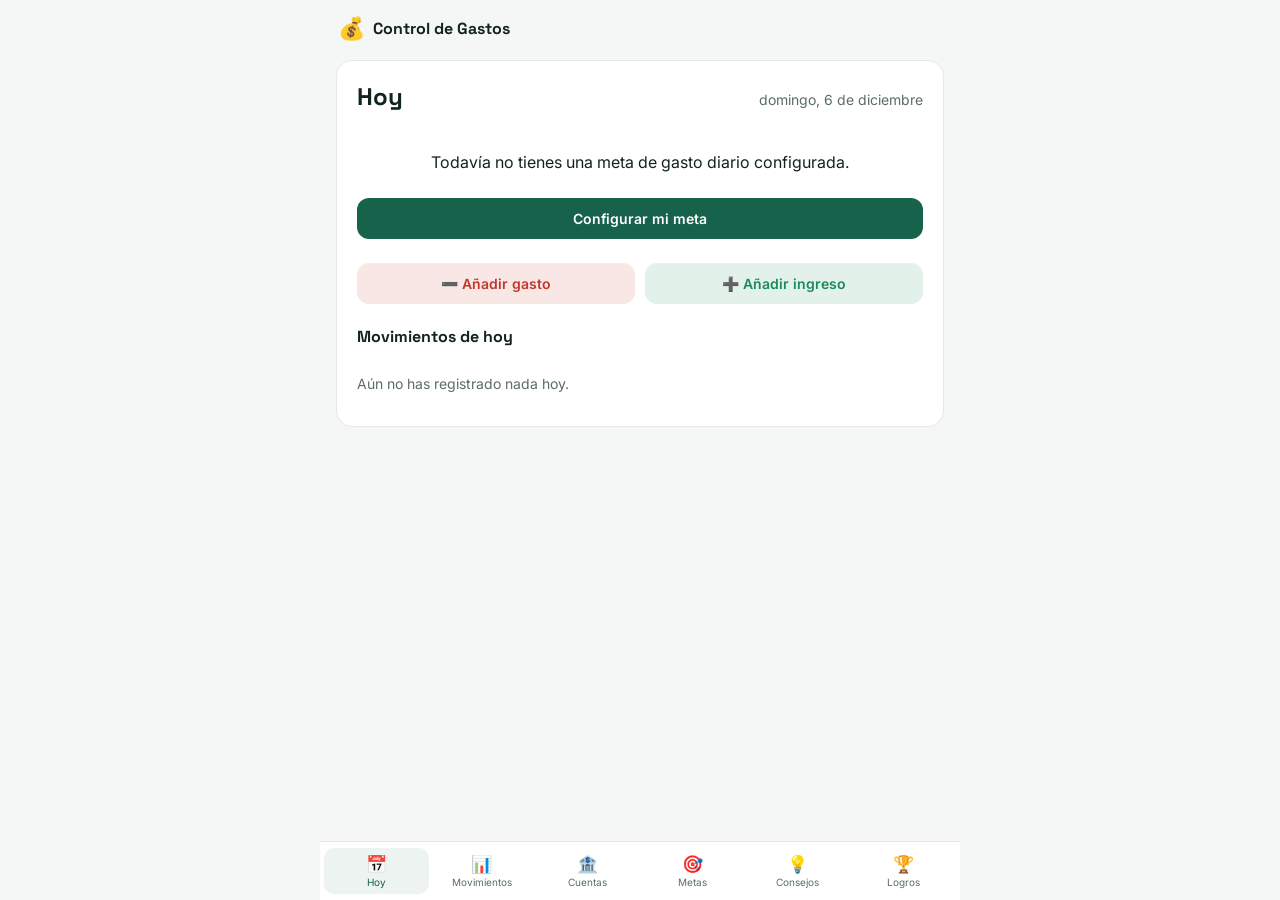
==== control-gastos/index.html @ bf772d0f "Añade la app Control de Gastos (PWA) en control-gastos/ MVP de control de gastos personales que no t" ====
<!DOCTYPE html>
<html lang="es">
<head>
<meta charset="UTF-8">
<meta name="viewport" content="width=device-width, initial-scale=1, viewport-fit=cover">
<title>Control de Gastos</title>
<meta name="description" content="Controla tus ingresos y gastos, ponte una meta diaria y recibe un reconocimiento compartible cada día que la cumplas.">
<meta name="theme-color" content="#0E3B2E">
<meta name="mobile-web-app-capable" content="yes">
<meta name="apple-mobile-web-app-capable" content="yes">
<meta name="apple-mobile-web-app-status-bar-style" content="black-translucent">
<meta name="apple-mobile-web-app-title" content="Gastos">
<link rel="manifest" href="manifest.webmanifest">
<link rel="icon" href="icons/icon.svg" type="image/svg+xml">
<link rel="apple-touch-icon" href="icons/icon.svg">
<link rel="preconnect" href="https://fonts.googleapis.com">
<link rel="preconnect" href="https://fonts.gstatic.com" crossorigin>
<link rel="stylesheet" href="https://fonts.googleapis.com/css2?family=Space+Grotesk:wght@600;700&family=Inter:wght@400;500;600;700&display=swap">
<link rel="stylesheet" href="css/styles.css">
</head>
<body>
  <div id="app-root">
    <header class="topbar">
      <div class="brand">
        <span class="brand-mark" aria-hidden="true">💰</span>
        <span class="brand-name">Control de Gastos</span>
      </div>
      <div id="status-pill" class="status-pill" hidden></div>
    </header>

    <main id="view" class="view" aria-live="polite"></main>

    <nav class="tabbar" id="tabbar">
      <button class="tab-btn" data-tab="hoy" aria-current="page">
        <span class="tab-icon" aria-hidden="true">📅</span><span>Hoy</span>
      </button>
      <button class="tab-btn" data-tab="movimientos">
        <span class="tab-icon" aria-hidden="true">📊</span><span>Movimientos</span>
      </button>
      <button class="tab-btn" data-tab="cuentas">
        <span class="tab-icon" aria-hidden="true">🏦</span><span>Cuentas</span>
      </button>
      <button class="tab-btn" data-tab="metas">
        <span class="tab-icon" aria-hidden="true">🎯</span><span>Metas</span>
      </button>
      <button class="tab-btn" data-tab="consejos">
        <span class="tab-icon" aria-hidden="true">💡</span><span>Consejos</span>
      </button>
      <button class="tab-btn" data-tab="logros">
        <span class="tab-icon" aria-hidden="true">🏆</span><span>Logros</span>
      </button>
    </nav>

    <div id="modal-slot"></div>
    <div id="toast-slot"></div>
    <div id="confetti-slot"></div>
  </div>

  <script src="js/data.js"></script>
  <script src="js/state.js"></script>
  <script src="js/audio.js"></script>
  <script src="js/share.js"></script>
  <script src="js/ui.js"></script>
  <script src="js/app.js"></script>
</body>
</html>
---- control-gastos/css/styles.css ----
:root {
  --bg: #F4F7F5;
  --card: #FFFFFF;
  --text: #12241D;
  --text-soft: #5B6D65;
  --accent: #17624B;
  --accent-dark: #0E3B2E;
  --gold: #C98B12;
  --income: #1B8A5A;
  --expense: #C0392B;
  --danger: #C0392B;
  --border: #E3E9E5;
  --radius: 16px;
  color-scheme: light;
}

@media (prefers-color-scheme: dark) {
  :root {
    --bg: #0F1713;
    --card: #17211C;
    --text: #EAF2EC;
    --text-soft: #9AB0A3;
    --accent: #3FA983;
    --accent-dark: #17624B;
    --gold: #F2C94C;
    --income: #4FD397;
    --expense: #FF7A6E;
    --border: #263229;
    color-scheme: dark;
  }
}

* { box-sizing: border-box; }

body {
  margin: 0;
  background: var(--bg);
  color: var(--text);
  font-family: "Inter", system-ui, -apple-system, sans-serif;
  -webkit-tap-highlight-color: transparent;
}

h1, h2, h3 {
  font-family: "Space Grotesk", system-ui, sans-serif;
  margin: 0;
}

#app-root {
  min-height: 100vh;
  display: flex;
  flex-direction: column;
  max-width: 640px;
  margin: 0 auto;
}

.topbar {
  display: flex;
  align-items: center;
  justify-content: space-between;
  padding: 14px 18px;
  position: sticky;
  top: 0;
  background: var(--bg);
  z-index: 5;
}
.brand { display: flex; align-items: center; gap: 8px; font-weight: 700; font-family: "Space Grotesk", sans-serif; }
.brand-mark { font-size: 22px; }

.status-pill {
  font-size: 12px;
  font-weight: 600;
  padding: 6px 12px;
  border-radius: 999px;
  background: var(--border);
}
.status-pill--ok { background: rgba(27, 138, 90, 0.15); color: var(--income); }
.status-pill--over { background: rgba(192, 57, 43, 0.15); color: var(--expense); }

.view {
  flex: 1;
  padding: 4px 16px 100px;
}

.card {
  background: var(--card);
  border: 1px solid var(--border);
  border-radius: var(--radius);
  padding: 20px;
  display: flex;
  flex-direction: column;
  gap: 14px;
}

.card-head {
  display: flex;
  justify-content: space-between;
  align-items: baseline;
  flex-wrap: wrap;
  gap: 6px;
}

.muted { color: var(--text-soft); font-size: 14px; }
.muted-small { color: var(--text-soft); font-size: 12.5px; }

.section-title {
  font-size: 16px;
  margin-top: 8px;
}

/* Hoy */
.goal-block { display: flex; flex-direction: column; gap: 8px; }
.goal-row { display: flex; justify-content: space-between; font-size: 14px; }
.progress-track {
  height: 14px;
  border-radius: 999px;
  background: var(--border);
  overflow: hidden;
}
.progress-fill {
  height: 100%;
  background: var(--accent);
  transition: width 0.3s ease;
}
.progress-fill--over { background: var(--danger); }
.alert-text { color: var(--danger); font-weight: 600; font-size: 13px; margin: 0; }

.empty-hint { text-align: center; display: flex; flex-direction: column; gap: 10px; padding: 10px 0; }

.quick-actions { display: flex; gap: 10px; }
.quick-actions .btn { flex: 1; }

.day-closed-banner {
  padding: 12px 14px;
  border-radius: 12px;
  font-size: 14px;
  font-weight: 600;
}
.day-closed-banner.is-good { background: rgba(27, 138, 90, 0.15); color: var(--income); }
.day-closed-banner.is-bad { background: rgba(192, 57, 43, 0.12); color: var(--expense); }

.tx-list { list-style: none; margin: 0; padding: 0; display: flex; flex-direction: column; gap: 8px; }
.tx-item {
  display: grid;
  grid-template-columns: 1fr 1.4fr auto auto;
  align-items: center;
  gap: 8px;
  padding: 10px 12px;
  border: 1px solid var(--border);
  border-radius: 12px;
  font-size: 13.5px;
}
.tx-desc { color: var(--text-soft); overflow: hidden; text-overflow: ellipsis; white-space: nowrap; }
.tag-linked { font-style: normal; font-size: 10px; background: var(--border); padding: 2px 6px; border-radius: 999px; }
.tx-amount { font-weight: 700; white-space: nowrap; }
.text-income { color: var(--income); }
.text-expense { color: var(--expense); }
.text-danger { color: var(--danger); }

/* Botones */
.btn {
  border: none;
  border-radius: 12px;
  padding: 12px 16px;
  font-weight: 600;
  font-size: 14px;
  cursor: pointer;
  font-family: inherit;
}
.btn-primary { background: var(--accent); color: #fff; }
.btn-secondary { background: var(--border); color: var(--text); }
.btn-ghost { background: transparent; color: var(--text-soft); }
.btn-expense { background: rgba(192, 57, 43, 0.12); color: var(--expense); }
.btn-income { background: rgba(27, 138, 90, 0.12); color: var(--income); }
.btn-block { width: 100%; }
.btn-sm { padding: 8px 12px; font-size: 13px; }
.btn:disabled { opacity: 0.5; cursor: not-allowed; }
.icon-btn {
  background: transparent;
  border: none;
  cursor: pointer;
  font-size: 16px;
  padding: 4px;
}

/* Formularios */
.form { display: flex; flex-direction: column; gap: 12px; }
.form label { display: flex; flex-direction: column; gap: 6px; font-size: 13px; color: var(--text-soft); }
.form input, .form select {
  font-family: inherit;
  font-size: 15px;
  padding: 10px 12px;
  border-radius: 10px;
  border: 1px solid var(--border);
  background: var(--bg);
  color: var(--text);
}
.toggle-row { flex-direction: row; align-items: center; gap: 8px; font-size: 14px; color: var(--text); }
.toggle-row input { width: auto; }
.modal-actions { display: flex; justify-content: flex-end; gap: 10px; margin-top: 4px; }

/* Movimientos: hoja de cálculo */
.sheet-add-row {
  display: grid;
  grid-template-columns: repeat(6, 1fr) auto;
  gap: 6px;
}
.sheet-add-row input, .sheet-add-row select {
  padding: 8px;
  font-size: 12.5px;
  border-radius: 8px;
  border: 1px solid var(--border);
  background: var(--bg);
  color: var(--text);
  min-width: 0;
}
.table-scroll { overflow-x: auto; }
.sheet-table { width: 100%; border-collapse: collapse; font-size: 13px; min-width: 640px; }
.sheet-table th, .sheet-table td { padding: 8px 10px; text-align: left; border-bottom: 1px solid var(--border); white-space: nowrap; }
.sheet-table thead th { color: var(--text-soft); font-weight: 600; font-size: 12px; }
.sheet-table tfoot td { border-top: 2px solid var(--border); border-bottom: none; font-weight: 700; }
.totals-balance td { color: var(--accent); }

/* Cuentas */
.notice {
  background: rgba(201, 139, 18, 0.12);
  color: var(--text);
  border-radius: 12px;
  padding: 12px 14px;
  font-size: 13px;
  line-height: 1.5;
}
.account-list { list-style: none; margin: 0; padding: 0; display: flex; flex-direction: column; gap: 8px; }
.account-item {
  display: flex;
  justify-content: space-between;
  align-items: center;
  padding: 12px;
  border: 1px solid var(--border);
  border-radius: 12px;
}
.account-actions { display: flex; gap: 8px; }

/* Consejos */
.tip-grid { display: flex; flex-direction: column; gap: 10px; }
.tip-card {
  background: var(--bg);
  border: 1px solid var(--border);
  border-radius: 12px;
  padding: 14px;
}
.tip-card h3 { font-size: 14.5px; margin-bottom: 4px; }
.tip-card p { margin: 0; font-size: 13px; color: var(--text-soft); }
.resource-list { list-style: none; margin: 0; padding: 0; display: flex; flex-direction: column; gap: 10px; font-size: 13.5px; }
.resource-list a { color: var(--accent); }

/* Logros */
.streak-row { display: flex; gap: 12px; }
.streak-box {
  flex: 1;
  background: var(--bg);
  border: 1px solid var(--border);
  border-radius: 12px;
  padding: 16px;
  display: flex;
  flex-direction: column;
  align-items: center;
  gap: 4px;
}
.streak-num { font-size: 28px; font-weight: 700; font-family: "Space Grotesk", sans-serif; color: var(--accent); }
.days-list { list-style: none; margin: 0; padding: 0; display: flex; flex-direction: column; gap: 8px; }
.day-item {
  display: flex;
  justify-content: space-between;
  align-items: center;
  padding: 10px 12px;
  border-radius: 12px;
  border: 1px solid var(--border);
}
.day-item.is-good { background: rgba(27, 138, 90, 0.08); }
.day-item.is-bad { background: rgba(192, 57, 43, 0.06); }

.achievement-preview { width: 100%; border-radius: 12px; margin: 8px 0; }

/* Tabbar */
.tabbar {
  position: fixed;
  bottom: 0;
  left: 0;
  right: 0;
  max-width: 640px;
  margin: 0 auto;
  display: grid;
  grid-template-columns: repeat(6, 1fr);
  background: var(--card);
  border-top: 1px solid var(--border);
  padding: 6px 4px calc(6px + env(safe-area-inset-bottom));
  z-index: 10;
}
.tab-btn {
  background: none;
  border: none;
  display: flex;
  flex-direction: column;
  align-items: center;
  gap: 2px;
  font-size: 10px;
  color: var(--text-soft);
  padding: 6px 2px;
  cursor: pointer;
  font-family: inherit;
  border-radius: 10px;
}
.tab-icon { font-size: 17px; }
.tab-btn.is-active { color: var(--accent); background: rgba(23, 98, 75, 0.08); }

/* Modal */
.modal-backdrop {
  position: fixed;
  inset: 0;
  background: rgba(0, 0, 0, 0.45);
  display: flex;
  align-items: flex-end;
  justify-content: center;
  z-index: 30;
}
.modal-card {
  background: var(--card);
  width: 100%;
  max-width: 640px;
  border-radius: 20px 20px 0 0;
  padding: 20px;
  max-height: 88vh;
  overflow-y: auto;
}
@media (min-width: 480px) {
  .modal-backdrop { align-items: center; }
  .modal-card { border-radius: 20px; }
}

/* Toast */
#toast-slot { position: fixed; top: 12px; left: 0; right: 0; display: flex; flex-direction: column; align-items: center; gap: 8px; z-index: 40; pointer-events: none; }
.toast {
  background: var(--accent-dark);
  color: #fff;
  padding: 10px 16px;
  border-radius: 999px;
  font-size: 13px;
  opacity: 0;
  transform: translateY(-10px);
  transition: all 0.25s ease;
}
.toast--show { opacity: 1; transform: translateY(0); }
.toast--warn { background: var(--gold); color: #1a1204; }

/* Confetti */
#confetti-slot { position: fixed; inset: 0; pointer-events: none; overflow: hidden; z-index: 35; }
.confetti-piece {
  position: absolute;
  top: -20px;
  width: 8px;
  height: 14px;
  animation: confetti-fall 2s ease-in forwards;
}
@keyframes confetti-fall {
  to { transform: translateY(100vh) rotate(360deg); opacity: 0.2; }
}

@media (max-width: 380px) {
  .tab-btn span:last-child { display: none; }
}
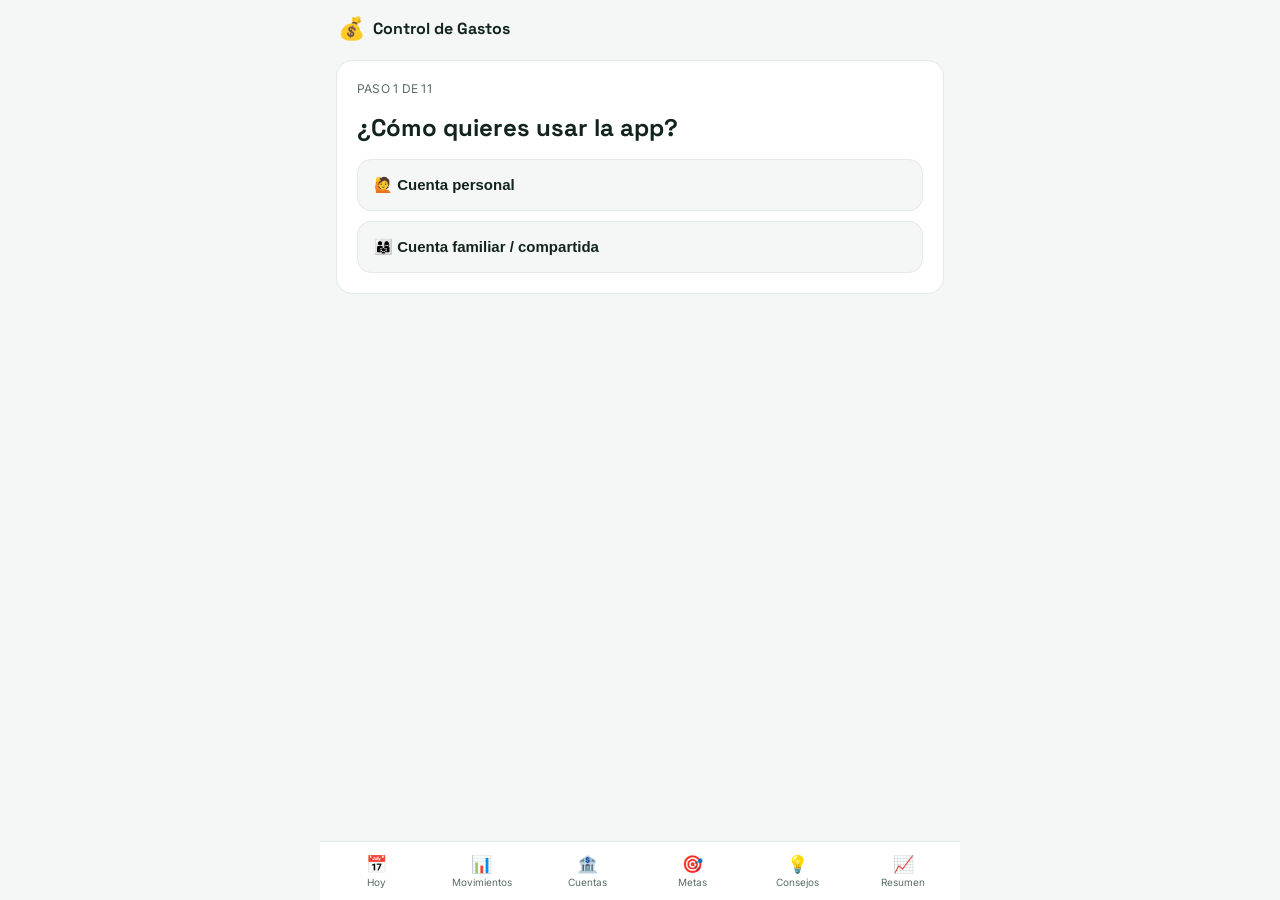
==== commit 3e41b5c3: "Añade cuestionario inicial, meta de ahorro, categorías propias y más Incorpora el feedback sobre el " ====
--- a/control-gastos/index.html
+++ b/control-gastos/index.html
@@ -46,8 +46,8 @@
       <button class="tab-btn" data-tab="consejos">
         <span class="tab-icon" aria-hidden="true">💡</span><span>Consejos</span>
       </button>
-      <button class="tab-btn" data-tab="logros">
-        <span class="tab-icon" aria-hidden="true">🏆</span><span>Logros</span>
+      <button class="tab-btn" data-tab="resumen">
+        <span class="tab-icon" aria-hidden="true">📈</span><span>Resumen</span>
       </button>
     </nav>
 
--- a/control-gastos/css/styles.css
+++ b/control-gastos/css/styles.css
@@ -368,3 +368,125 @@
 @media (max-width: 380px) {
   .tab-btn span:last-child { display: none; }
 }
+
+/* ---------- Onboarding ---------- */
+.ob-card { gap: 16px; position: relative; }
+.ob-close { position: absolute; top: 4px; right: 4px; font-size: 18px; }
+.ob-progress { color: var(--text-soft); font-size: 12px; margin: 0; letter-spacing: 0.02em; text-transform: uppercase; }
+.ob-form { gap: 14px; }
+.ob-form input, .ob-form select, .ob-form textarea {
+  font-family: inherit;
+  font-size: 16px;
+  padding: 12px;
+  border-radius: 10px;
+  border: 1px solid var(--border);
+  background: var(--bg);
+  color: var(--text);
+}
+.ob-choice-grid { display: flex; flex-direction: column; gap: 10px; }
+.ob-choice {
+  text-align: left;
+  padding: 16px;
+  border-radius: 14px;
+  border: 1px solid var(--border);
+  background: var(--bg);
+  color: var(--text);
+  font-size: 15px;
+  font-weight: 600;
+  cursor: pointer;
+}
+.ob-choice:active { background: rgba(23, 98, 75, 0.1); }
+.ob-checks { display: flex; flex-direction: column; gap: 8px; }
+.ob-checks--grid { display: grid; grid-template-columns: 1fr 1fr; gap: 8px; }
+.ob-check {
+  display: flex;
+  align-items: center;
+  gap: 8px;
+  font-size: 13.5px;
+  padding: 10px;
+  border-radius: 10px;
+  border: 1px solid var(--border);
+}
+.ob-check input { width: auto; }
+.modal-divider { border: none; border-top: 1px solid var(--border); margin: 4px 0; }
+
+/* ---------- Plan de mañana ---------- */
+.plan-banner {
+  display: flex;
+  justify-content: space-between;
+  align-items: flex-start;
+  gap: 8px;
+  background: rgba(242, 201, 76, 0.15);
+  border-radius: 12px;
+  padding: 12px 14px;
+}
+.plan-banner p { margin: 4px 0 0; font-size: 13.5px; }
+.hoy-close-actions { display: flex; flex-direction: column; gap: 8px; }
+
+/* ---------- Ahorro ---------- */
+.savings-block { border-top: 1px dashed var(--border); padding-top: 12px; }
+.progress-fill--savings { background: var(--gold); }
+
+/* ---------- Perfil / cuenta ---------- */
+.profile-summary {
+  display: flex;
+  justify-content: space-between;
+  align-items: center;
+  gap: 8px;
+  flex-wrap: wrap;
+}
+.toggle-switch-row { display: flex; align-items: center; justify-content: space-between; font-size: 13.5px; }
+.toggle-switch {
+  display: inline-flex;
+  border-radius: 999px;
+  background: var(--bg);
+  border: 1px solid var(--border);
+  padding: 3px;
+}
+.toggle-opt {
+  padding: 6px 12px;
+  border-radius: 999px;
+  font-size: 12.5px;
+  font-weight: 600;
+  cursor: pointer;
+  color: var(--text-soft);
+}
+.toggle-opt.is-active { background: var(--accent); color: #fff; }
+
+/* ---------- Categorías personalizadas ---------- */
+.custom-cat-list { display: flex; flex-wrap: wrap; gap: 6px; }
+.chip {
+  display: inline-flex;
+  align-items: center;
+  gap: 4px;
+  background: var(--bg);
+  border: 1px solid var(--border);
+  border-radius: 999px;
+  padding: 5px 6px 5px 10px;
+  font-size: 12.5px;
+}
+.chip-x { border: none; background: none; cursor: pointer; font-size: 14px; color: var(--text-soft); padding: 0 4px; }
+.category-add-row { grid-template-columns: 1fr 2fr 0.6fr auto; }
+
+/* ---------- Resumen: periodos y gráfico de barras ---------- */
+.period-tabs { display: flex; gap: 6px; }
+.period-tab {
+  flex: 1;
+  padding: 8px;
+  border-radius: 10px;
+  border: 1px solid var(--border);
+  background: var(--bg);
+  color: var(--text-soft);
+  font-weight: 600;
+  font-size: 13px;
+  cursor: pointer;
+}
+.period-tab.is-active { background: var(--accent); color: #fff; border-color: var(--accent); }
+.period-total { display: flex; flex-direction: column; gap: 2px; }
+.period-total strong { font-size: 24px; font-family: "Space Grotesk", sans-serif; }
+.bar-chart { display: flex; flex-direction: column; gap: 10px; }
+.bar-row { display: grid; grid-template-columns: 110px 1fr 70px; align-items: center; gap: 8px; font-size: 12.5px; }
+.bar-label { overflow: hidden; text-overflow: ellipsis; white-space: nowrap; }
+.bar-track { height: 10px; border-radius: 999px; background: var(--border); overflow: hidden; }
+.bar-fill { height: 100%; background: var(--accent); border-radius: 999px; }
+.bar-value { text-align: right; font-weight: 600; }
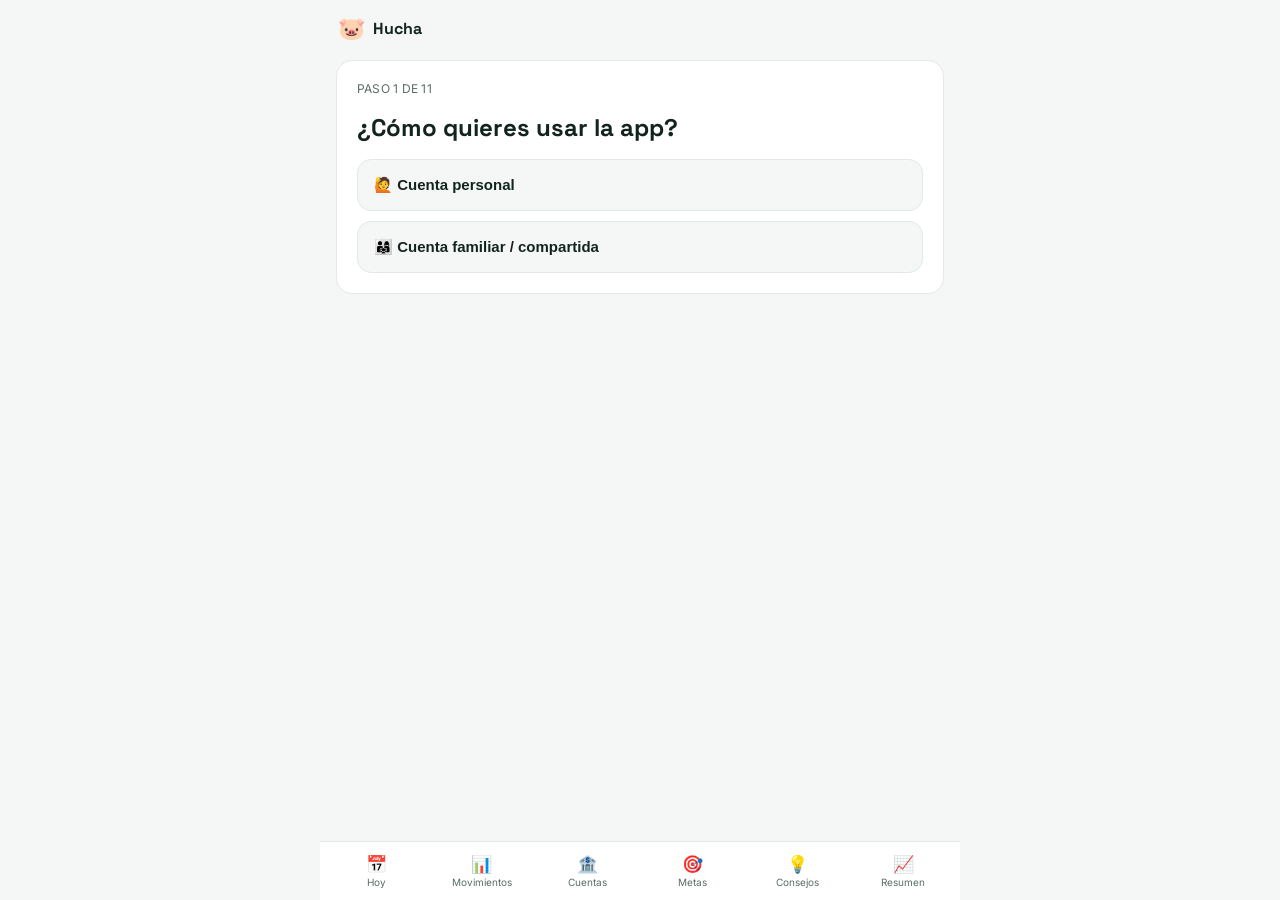
==== commit 18c1ca47: "Renombra la app a "Hucha" y rediseña la tarjeta de logro - Marca en index.html, manifest, cabecera y" ====
--- a/control-gastos/index.html
+++ b/control-gastos/index.html
@@ -3,13 +3,13 @@
 <head>
 <meta charset="UTF-8">
 <meta name="viewport" content="width=device-width, initial-scale=1, viewport-fit=cover">
-<title>Control de Gastos</title>
-<meta name="description" content="Controla tus ingresos y gastos, ponte una meta diaria y recibe un reconocimiento compartible cada día que la cumplas.">
+<title>Hucha</title>
+<meta name="description" content="Hucha: controla tus ingresos y gastos, ponte una meta diaria y recibe un reconocimiento compartible cada día que la cumplas.">
 <meta name="theme-color" content="#0E3B2E">
 <meta name="mobile-web-app-capable" content="yes">
 <meta name="apple-mobile-web-app-capable" content="yes">
 <meta name="apple-mobile-web-app-status-bar-style" content="black-translucent">
-<meta name="apple-mobile-web-app-title" content="Gastos">
+<meta name="apple-mobile-web-app-title" content="Hucha">
 <link rel="manifest" href="manifest.webmanifest">
 <link rel="icon" href="icons/icon.svg" type="image/svg+xml">
 <link rel="apple-touch-icon" href="icons/icon.svg">
@@ -22,8 +22,8 @@
   <div id="app-root">
     <header class="topbar">
       <div class="brand">
-        <span class="brand-mark" aria-hidden="true">💰</span>
-        <span class="brand-name">Control de Gastos</span>
+        <span class="brand-mark" aria-hidden="true">🐷</span>
+        <span class="brand-name">Hucha</span>
       </div>
       <div id="status-pill" class="status-pill" hidden></div>
     </header>
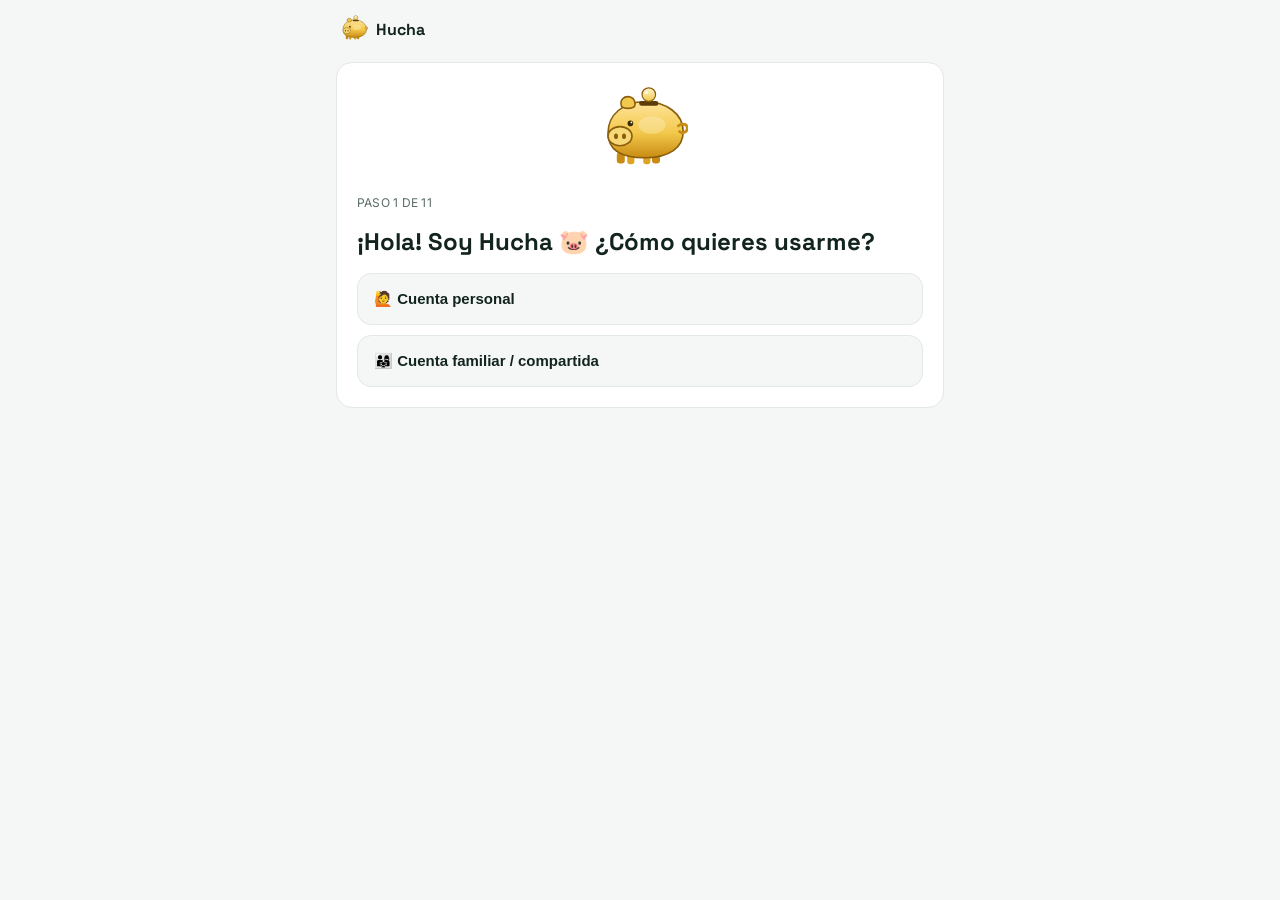
==== commit dc885ea9: "Añade niveles de racha con piedras, mascota dorada y escena de fogata - Sistema de niveles de racha " ====
--- a/control-gastos/index.html
+++ b/control-gastos/index.html
@@ -22,7 +22,7 @@
   <div id="app-root">
     <header class="topbar">
       <div class="brand">
-        <span class="brand-mark" aria-hidden="true">🐷</span>
+        <img class="brand-mark" src="icons/mascot-piggy.svg" alt="" aria-hidden="true">
         <span class="brand-name">Hucha</span>
       </div>
       <div id="status-pill" class="status-pill" hidden></div>
--- a/control-gastos/css/styles.css
+++ b/control-gastos/css/styles.css
@@ -64,7 +64,7 @@
   z-index: 5;
 }
 .brand { display: flex; align-items: center; gap: 8px; font-weight: 700; font-family: "Space Grotesk", sans-serif; }
-.brand-mark { font-size: 22px; }
+.brand-mark { width: 30px; height: 30px; display: block; }
 
 .status-pill {
   font-size: 12px;
@@ -90,6 +90,14 @@
   flex-direction: column;
   gap: 14px;
 }
+
+.hoy-banner {
+  margin: -20px -20px 0;
+  border-radius: var(--radius) var(--radius) 0 0;
+  overflow: hidden;
+  line-height: 0;
+}
+.hoy-banner img { width: 100%; height: 140px; object-fit: cover; display: block; }
 
 .card-head {
   display: flex;
@@ -282,6 +290,7 @@
 .achievement-preview { width: 100%; border-radius: 12px; margin: 8px 0; }
 
 /* Tabbar */
+.tabbar[hidden] { display: none; }
 .tabbar {
   position: fixed;
   bottom: 0;
@@ -371,6 +380,7 @@
 
 /* ---------- Onboarding ---------- */
 .ob-card { gap: 16px; position: relative; }
+.ob-mascot { width: 96px; height: 96px; align-self: center; }
 .ob-close { position: absolute; top: 4px; right: 4px; font-size: 18px; }
 .ob-progress { color: var(--text-soft); font-size: 12px; margin: 0; letter-spacing: 0.02em; text-transform: uppercase; }
 .ob-form { gap: 14px; }
@@ -467,6 +477,28 @@
 }
 .chip-x { border: none; background: none; cursor: pointer; font-size: 14px; color: var(--text-soft); padding: 0 4px; }
 .category-add-row { grid-template-columns: 1fr 2fr 0.6fr auto; }
+
+/* ---------- Niveles de racha (piedras) ---------- */
+.tier-chip {
+  display: inline-block;
+  padding: 8px 16px;
+  border-radius: 999px;
+  font-size: 13px;
+  font-weight: 700;
+  align-self: flex-start;
+}
+.tier-banner {
+  display: flex;
+  align-items: center;
+  gap: 14px;
+  border-radius: 16px;
+  padding: 16px;
+}
+.tier-banner-emoji { font-size: 44px; line-height: 1; }
+.tier-banner-text { display: flex; flex-direction: column; gap: 2px; flex: 1; min-width: 0; }
+.tier-banner-text strong { font-size: 17px; font-family: "Space Grotesk", sans-serif; }
+.tier-banner-text span { font-size: 12.5px; opacity: 0.85; }
+.tier-banner-btn { background: rgba(255,255,255,0.35); color: inherit; white-space: nowrap; }
 
 /* ---------- Resumen: periodos y gráfico de barras ---------- */
 .period-tabs { display: flex; gap: 6px; }
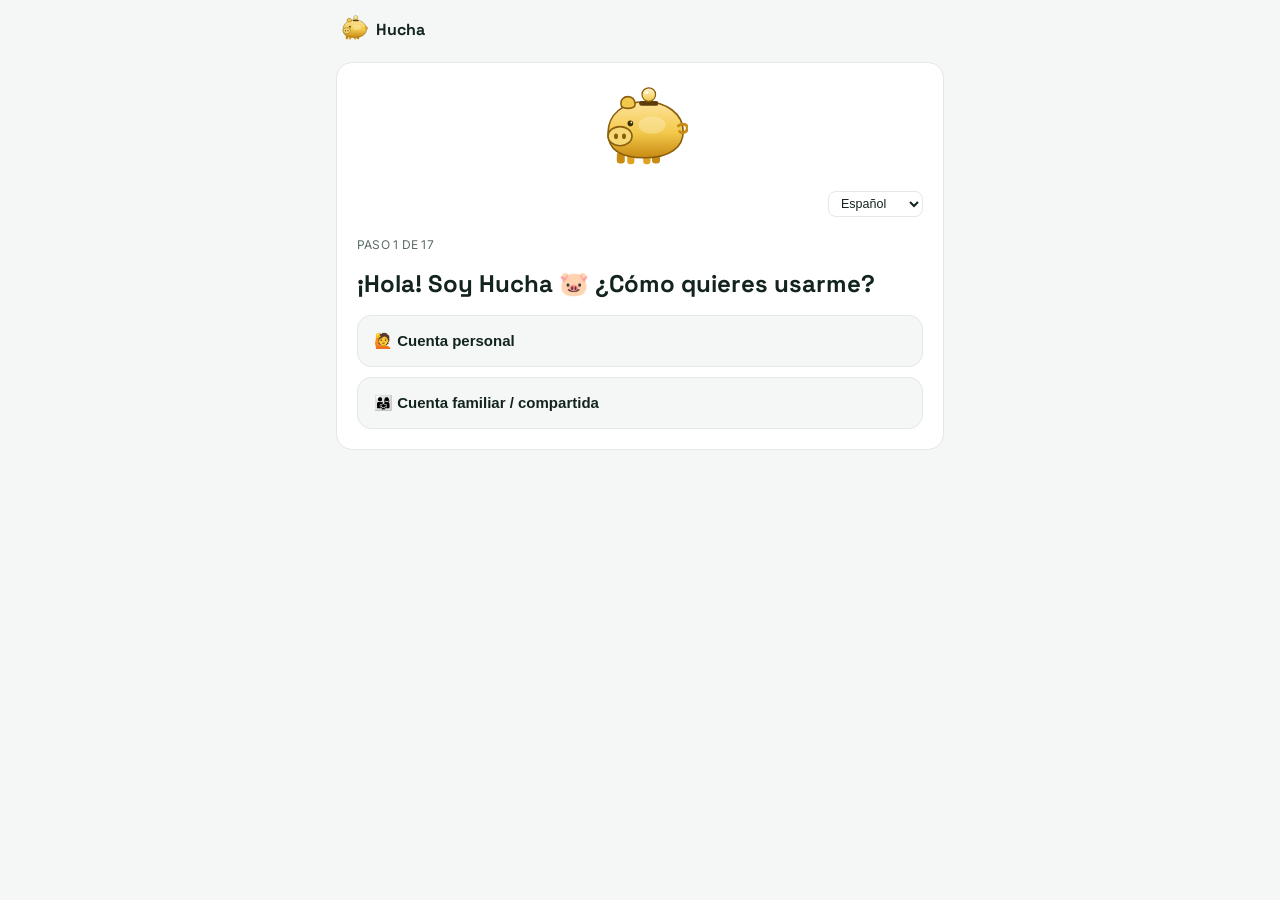
==== commit 9cc87b89: "Traduce Hucha a inglés, francés, italiano y portugués Añade js/i18n.js con el diccionario de textos " ====
--- a/control-gastos/index.html
+++ b/control-gastos/index.html
@@ -15,7 +15,7 @@
 <link rel="apple-touch-icon" href="icons/icon.svg">
 <link rel="preconnect" href="https://fonts.googleapis.com">
 <link rel="preconnect" href="https://fonts.gstatic.com" crossorigin>
-<link rel="stylesheet" href="https://fonts.googleapis.com/css2?family=Space+Grotesk:wght@600;700&family=Inter:wght@400;500;600;700&display=swap">
+<link rel="stylesheet" href="https://fonts.googleapis.com/css2?family=Space+Grotesk:wght@600;700&family=Inter:wght@400;500;600;700&family=Caveat:wght@600;700&display=swap">
 <link rel="stylesheet" href="css/styles.css">
 </head>
 <body>
@@ -32,22 +32,22 @@
 
     <nav class="tabbar" id="tabbar">
       <button class="tab-btn" data-tab="hoy" aria-current="page">
-        <span class="tab-icon" aria-hidden="true">📅</span><span>Hoy</span>
+        <span class="tab-icon" aria-hidden="true">📅</span><span data-i18n="tabHoy">Hoy</span>
       </button>
       <button class="tab-btn" data-tab="movimientos">
-        <span class="tab-icon" aria-hidden="true">📊</span><span>Movimientos</span>
+        <span class="tab-icon" aria-hidden="true">📊</span><span data-i18n="tabMovimientos">Movimientos</span>
       </button>
       <button class="tab-btn" data-tab="cuentas">
-        <span class="tab-icon" aria-hidden="true">🏦</span><span>Cuentas</span>
+        <span class="tab-icon" aria-hidden="true">🏦</span><span data-i18n="tabCuentas">Cuentas</span>
       </button>
       <button class="tab-btn" data-tab="metas">
-        <span class="tab-icon" aria-hidden="true">🎯</span><span>Metas</span>
+        <span class="tab-icon" aria-hidden="true">🎯</span><span data-i18n="tabMetas">Metas</span>
       </button>
       <button class="tab-btn" data-tab="consejos">
-        <span class="tab-icon" aria-hidden="true">💡</span><span>Consejos</span>
+        <span class="tab-icon" aria-hidden="true">💡</span><span data-i18n="tabConsejos">Consejos</span>
       </button>
       <button class="tab-btn" data-tab="resumen">
-        <span class="tab-icon" aria-hidden="true">📈</span><span>Resumen</span>
+        <span class="tab-icon" aria-hidden="true">📈</span><span data-i18n="tabResumen">Resumen</span>
       </button>
     </nav>
 
@@ -57,6 +57,7 @@
   </div>
 
   <script src="js/data.js"></script>
+  <script src="js/i18n.js"></script>
   <script src="js/state.js"></script>
   <script src="js/audio.js"></script>
   <script src="js/share.js"></script>
--- a/control-gastos/css/styles.css
+++ b/control-gastos/css/styles.css
@@ -163,6 +163,7 @@
 .text-income { color: var(--income); }
 .text-expense { color: var(--expense); }
 .text-danger { color: var(--danger); }
+.text-saving { color: var(--gold); }
 
 /* Botones */
 .btn {
@@ -179,6 +180,7 @@
 .btn-ghost { background: transparent; color: var(--text-soft); }
 .btn-expense { background: rgba(192, 57, 43, 0.12); color: var(--expense); }
 .btn-income { background: rgba(27, 138, 90, 0.12); color: var(--income); }
+.btn-saving { background: rgba(201, 139, 18, 0.14); color: var(--gold); }
 .btn-block { width: 100%; }
 .btn-sm { padding: 8px 12px; font-size: 13px; }
 .btn:disabled { opacity: 0.5; cursor: not-allowed; }
@@ -382,6 +384,8 @@
 .ob-card { gap: 16px; position: relative; }
 .ob-mascot { width: 96px; height: 96px; align-self: center; }
 .ob-close { position: absolute; top: 4px; right: 4px; font-size: 18px; }
+.lang-switcher { display: flex; justify-content: flex-end; margin: -4px 0 4px; }
+.lang-switcher select { font-size: 12.5px; padding: 4px 8px; border-radius: 8px; border: 1px solid var(--border, #ddd); background: var(--card-bg, #fff); color: inherit; }
 .ob-progress { color: var(--text-soft); font-size: 12px; margin: 0; letter-spacing: 0.02em; text-transform: uppercase; }
 .ob-form { gap: 14px; }
 .ob-form input, .ob-form select, .ob-form textarea {
@@ -420,6 +424,60 @@
 .ob-check input { width: auto; }
 .modal-divider { border: none; border-top: 1px solid var(--border); margin: 4px 0; }
 
+/* ---------- Diagnóstico financiero: arquetipo ---------- */
+.archetype-reveal { display: flex; flex-direction: column; align-items: center; text-align: center; gap: 6px; padding: 8px 0; }
+.archetype-emoji { font-size: 64px; line-height: 1; }
+.archetype-kicker { color: var(--text-soft); font-size: 13px; margin: 4px 0 0; text-transform: uppercase; letter-spacing: 0.04em; }
+.archetype-card {
+  display: flex;
+  align-items: flex-start;
+  gap: 12px;
+  background: rgba(23, 98, 75, 0.08);
+  border: 1px solid var(--border);
+  border-radius: 14px;
+  padding: 12px 14px;
+}
+.archetype-card-emoji { font-size: 32px; line-height: 1; }
+.archetype-card-kicker { color: var(--text-soft); font-size: 11px; margin: 0; text-transform: uppercase; letter-spacing: 0.04em; }
+.archetype-card strong { display: block; margin: 2px 0; }
+
+/* ---------- Perfil de ingreso y gasto (nivel de riesgo) ---------- */
+.risk-badge {
+  border-radius: 14px;
+  padding: 12px 14px;
+  border: 1px solid var(--border);
+  border-left-width: 4px;
+}
+.risk-badge-label { display: block; color: var(--text-soft); font-size: 11px; text-transform: uppercase; letter-spacing: 0.04em; margin: 0 0 2px; }
+.risk-badge strong { display: block; font-size: 15px; }
+.risk-badge-level { display: inline-block; font-size: 11.5px; font-weight: 700; margin: 4px 0 6px; }
+.risk-badge p { margin: 0; font-size: 13px; color: var(--text-soft); }
+.risk-badge--endeudado { border-left-color: var(--danger); background: rgba(192, 57, 43, 0.08); }
+.risk-badge--endeudado .risk-badge-level { color: var(--danger); }
+.risk-badge--al_dia { border-left-color: var(--gold); background: rgba(201, 139, 18, 0.08); }
+.risk-badge--al_dia .risk-badge-level { color: var(--gold); }
+.risk-badge--ahorrador_pasivo { border-left-color: var(--gold); background: rgba(201, 139, 18, 0.06); }
+.risk-badge--ahorrador_pasivo .risk-badge-level { color: var(--gold); }
+.risk-badge--inversor { border-left-color: var(--accent); background: rgba(23, 98, 75, 0.08); }
+.risk-badge--inversor .risk-badge-level { color: var(--accent); }
+.risk-badge--frugal_fire { border-left-color: var(--income); background: rgba(27, 138, 90, 0.08); }
+.risk-badge--frugal_fire .risk-badge-level { color: var(--income); }
+
+/* ---------- Aviso de saldo (números rojos / positivo) ---------- */
+.balance-banner {
+  display: flex;
+  justify-content: space-between;
+  align-items: center;
+  gap: 8px;
+  border-radius: 14px;
+  padding: 12px 14px;
+  font-weight: 700;
+}
+.balance-banner-label { font-size: 13.5px; font-weight: 600; }
+.balance-banner strong { font-family: "Space Grotesk", sans-serif; font-size: 17px; }
+.balance-banner--negative { background: rgba(192, 57, 43, 0.12); color: var(--danger); }
+.balance-banner--positive { background: rgba(27, 138, 90, 0.12); color: var(--income); }
+
 /* ---------- Plan de mañana ---------- */
 .plan-banner {
   display: flex;
@@ -463,6 +521,22 @@
 }
 .toggle-opt.is-active { background: var(--accent); color: #fff; }
 
+/* ---------- Metas de ahorro por propósito ---------- */
+.goal-list { list-style: none; margin: 0; padding: 0; display: flex; flex-direction: column; gap: 10px; }
+.goal-item {
+  border: 1px solid var(--border);
+  border-radius: 12px;
+  padding: 12px;
+  display: flex;
+  flex-direction: column;
+  gap: 6px;
+}
+.goal-item.is-achieved { background: rgba(242, 201, 76, 0.12); }
+.goal-item-head { display: flex; justify-content: space-between; align-items: center; }
+.goal-achieved-row { display: flex; justify-content: space-between; align-items: center; font-weight: 600; font-size: 13.5px; color: var(--income); }
+.goal-photo-row { display: flex; align-items: center; gap: 8px; flex-wrap: wrap; }
+.goal-photo-thumb { width: 44px; height: 44px; border-radius: 10px; object-fit: cover; border: 1px solid var(--border); }
+
 /* ---------- Categorías personalizadas ---------- */
 .custom-cat-list { display: flex; flex-wrap: wrap; gap: 6px; }
 .chip {
@@ -477,6 +551,52 @@
 }
 .chip-x { border: none; background: none; cursor: pointer; font-size: 14px; color: var(--text-soft); padding: 0 4px; }
 .category-add-row { grid-template-columns: 1fr 2fr 0.6fr auto; }
+
+/* ---------- Simulador 50/30/20 ---------- */
+.budget-sim { display: flex; flex-direction: column; gap: 14px; }
+.budget-sim label { display: flex; flex-direction: column; gap: 6px; font-size: 13.5px; color: var(--text-soft); }
+.budget-sim input {
+  font-family: inherit;
+  font-size: 16px;
+  padding: 12px;
+  border-radius: 10px;
+  border: 1px solid var(--border);
+  background: var(--bg);
+  color: var(--text);
+}
+.budget-sim-results { display: flex; flex-direction: column; gap: 8px; }
+.budget-sim-row {
+  display: flex;
+  justify-content: space-between;
+  align-items: center;
+  padding: 10px 14px;
+  border-radius: 12px;
+  font-size: 13.5px;
+}
+.budget-sim-row strong { font-family: "Space Grotesk", sans-serif; font-size: 15px; }
+.budget-sim-row--needs { background: rgba(23, 98, 75, 0.12); }
+.budget-sim-row--wants { background: rgba(201, 139, 18, 0.14); }
+.budget-sim-row--savings { background: rgba(63, 169, 131, 0.16); }
+.budget-sim-steps { margin: 0; padding-left: 18px; display: flex; flex-direction: column; gap: 6px; font-size: 13px; color: var(--text-soft); }
+
+/* ---------- Ruta hacia el perfil Inversor ---------- */
+.triple-colchon { display: flex; gap: 8px; flex-wrap: wrap; }
+.triple-colchon-row {
+  flex: 1;
+  min-width: 100px;
+  background: rgba(23, 98, 75, 0.08);
+  border-radius: 12px;
+  padding: 10px 12px;
+  text-align: center;
+}
+.triple-colchon-row span { display: block; font-family: "Space Grotesk", sans-serif; font-weight: 700; font-size: 16px; color: var(--accent); }
+.triple-colchon-row small { display: block; font-size: 11px; color: var(--text-soft); margin-top: 2px; }
+.roadmap-steps { list-style: none; margin: 0; padding: 0; display: flex; flex-direction: column; gap: 8px; }
+.roadmap-step { border: 1px solid var(--border); border-radius: 12px; padding: 12px 14px; }
+.roadmap-step p { margin: 4px 0 0; font-size: 13px; color: var(--text-soft); }
+.roadmap-step-head { display: flex; justify-content: space-between; align-items: center; gap: 8px; flex-wrap: wrap; }
+.roadmap-step.is-current { border-color: var(--accent); background: rgba(23, 98, 75, 0.08); }
+.roadmap-step-here { font-size: 11px; font-weight: 700; color: var(--accent); white-space: nowrap; }
 
 /* ---------- Niveles de racha (piedras) ---------- */
 .tier-chip {
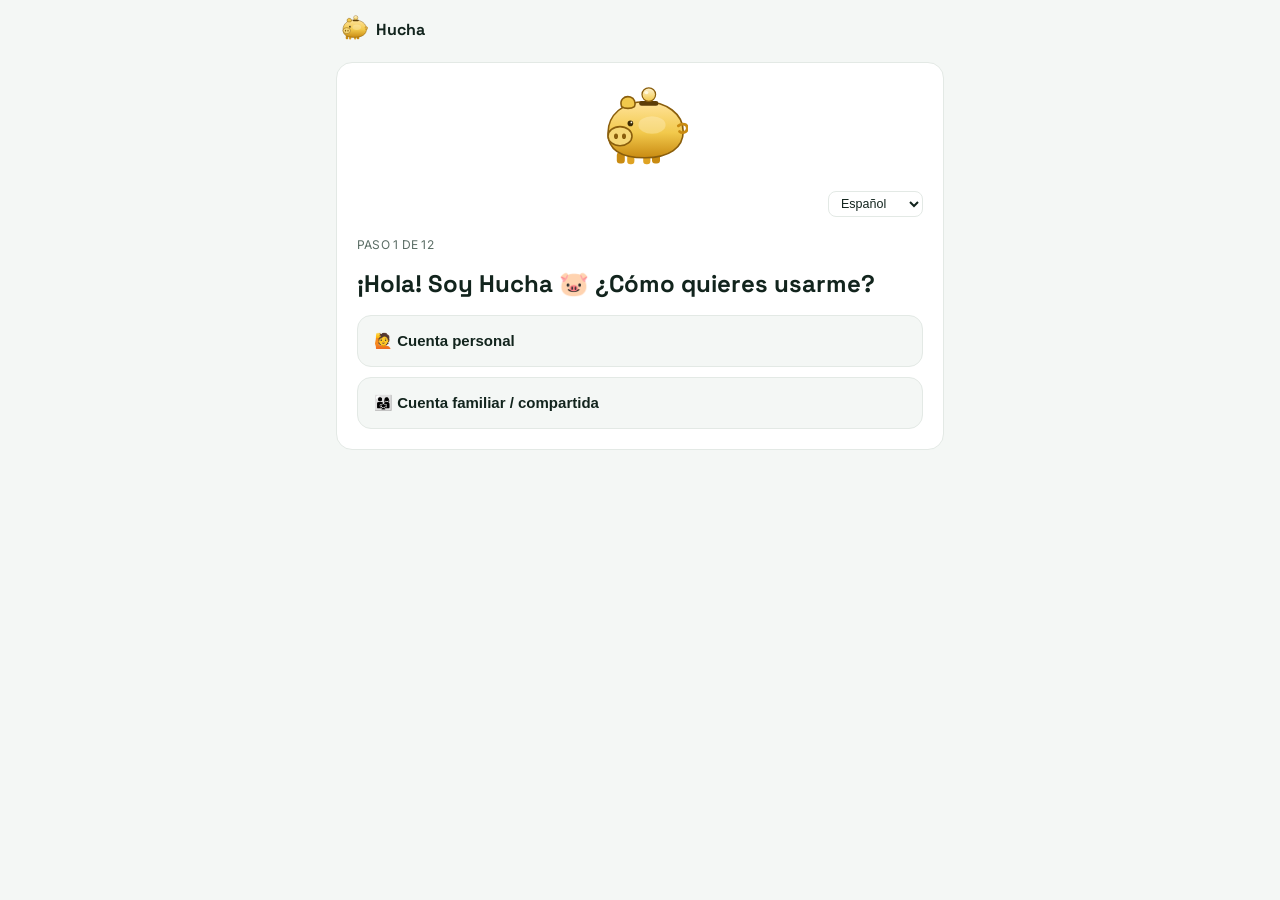
==== commit 8520c3d0: "Hucha: sin ahorro, saldo mensual en una pantalla y 6 mejoras nuevas - Quita lo del ahorro: el cuesti" ====
--- a/control-gastos/index.html
+++ b/control-gastos/index.html
@@ -29,6 +29,8 @@
     </header>
 
     <main id="view" class="view" aria-live="polite"></main>
+
+    <button id="fab-add" class="fab" type="button" aria-label="Añadir gasto" hidden>+</button>
 
     <nav class="tabbar" id="tabbar">
       <button class="tab-btn" data-tab="hoy" aria-current="page">
--- a/control-gastos/css/styles.css
+++ b/control-gastos/css/styles.css
@@ -10,6 +10,7 @@
   --expense: #C0392B;
   --danger: #C0392B;
   --border: #E3E9E5;
+  --ant: #8E5828;
   --radius: 16px;
   color-scheme: light;
 }
@@ -26,6 +27,7 @@
     --income: #4FD397;
     --expense: #FF7A6E;
     --border: #263229;
+    --ant: #E0A971;
     color-scheme: dark;
   }
 }
@@ -181,6 +183,7 @@
 .btn-expense { background: rgba(192, 57, 43, 0.12); color: var(--expense); }
 .btn-income { background: rgba(27, 138, 90, 0.12); color: var(--income); }
 .btn-saving { background: rgba(201, 139, 18, 0.14); color: var(--gold); }
+.btn-ant { background: rgba(142, 88, 40, 0.13); color: var(--ant); }
 .btn-block { width: 100%; }
 .btn-sm { padding: 8px 12px; font-size: 13px; }
 .btn:disabled { opacity: 0.5; cursor: not-allowed; }
@@ -642,3 +645,191 @@
 .bar-track { height: 10px; border-radius: 999px; background: var(--border); overflow: hidden; }
 .bar-fill { height: 100%; background: var(--accent); border-radius: 999px; }
 .bar-value { text-align: right; font-weight: 600; }
+
+/* ---------- Gastos hormiga ---------- */
+.ant-block { border-top: 1px dashed var(--border); padding-top: 12px; }
+.ant-chips { display: flex; flex-wrap: wrap; gap: 6px; }
+.ant-chip {
+  display: inline-flex;
+  align-items: center;
+  gap: 4px;
+  background: rgba(142, 88, 40, 0.10);
+  color: var(--text);
+  border-radius: 999px;
+  padding: 5px 10px;
+  font-size: 12.5px;
+}
+.tag-ant { font-style: normal; font-size: 10px; background: rgba(142, 88, 40, 0.14); color: var(--ant); padding: 2px 6px; border-radius: 999px; }
+.ant-goal-note {
+  background: rgba(27, 138, 90, 0.10);
+  border-radius: 12px;
+  padding: 10px 12px;
+  font-size: 13px;
+}
+.ant-goal-note.is-slip { background: rgba(201, 139, 18, 0.14); }
+.ant-concept-grid { display: grid; grid-template-columns: 1fr 1fr; gap: 6px; }
+.ant-concept { flex-direction: row !important; align-items: center; cursor: pointer; }
+.ant-concept input { position: absolute; opacity: 0; pointer-events: none; }
+.ant-concept span {
+  flex: 1;
+  border: 1px solid var(--border);
+  border-radius: 10px;
+  padding: 9px 10px;
+  font-size: 13px;
+  color: var(--text);
+  background: var(--bg);
+}
+.ant-concept input:checked + span { border-color: var(--ant); background: rgba(142, 88, 40, 0.14); font-weight: 600; }
+.ant-concept input:focus-visible + span { outline: 2px solid var(--accent); outline-offset: 2px; }
+.ant-review-list { list-style: none; margin: 0; padding: 0; display: flex; flex-direction: column; gap: 8px; max-height: 55vh; overflow-y: auto; }
+.ant-review-item { border: 1px solid var(--border); border-radius: 12px; padding: 10px; display: flex; flex-direction: column; gap: 8px; }
+.ant-review-head { display: flex; justify-content: space-between; gap: 8px; font-size: 14px; }
+.ant-review-actions { display: grid; grid-template-columns: 1fr 1fr; gap: 6px; }
+.ant-yes, .ant-no { background: var(--bg); border: 1px solid var(--border); color: var(--text); }
+.ant-yes.is-on { background: rgba(27, 138, 90, 0.16); border-color: var(--income); color: var(--income); }
+.ant-no.is-on { background: rgba(192, 57, 43, 0.12); border-color: var(--expense); color: var(--expense); }
+.ant-day-summary { display: flex; flex-direction: column; gap: 8px; background: rgba(142, 88, 40, 0.08); border-radius: 12px; padding: 12px; }
+.ant-day-summary p { margin: 0; }
+.ant-day-summary.is-clean { background: rgba(27, 138, 90, 0.12); color: var(--income); text-align: center; }
+.ant-day-summary.is-clean p { color: var(--text); font-size: 13.5px; }
+.ant-week { display: flex; flex-direction: column; gap: 10px; padding-bottom: 14px; border-bottom: 1px solid var(--border); }
+.bar-fill--ant { background: var(--ant); }
+.ant-split { display: grid; grid-template-columns: 1fr 1fr; gap: 8px; }
+.ant-split-box { display: flex; flex-direction: column; gap: 2px; border-radius: 12px; padding: 10px; font-size: 12.5px; }
+.ant-split-box strong { font-size: 18px; font-family: "Space Grotesk", sans-serif; }
+.ant-split-box.is-yes { background: rgba(27, 138, 90, 0.10); color: var(--income); }
+.ant-split-box.is-no { background: rgba(192, 57, 43, 0.10); color: var(--expense); }
+.ant-insight { margin: 0; font-size: 13px; background: rgba(201, 139, 18, 0.12); border-radius: 10px; padding: 10px 12px; }
+.ant-goal-form { border: 1px dashed var(--border); border-radius: 12px; padding: 12px; }
+.ant-goal-form h3 { margin: 0; font-size: 15px; }
+.ant-goal-form p { margin: 0; }
+
+/* En móvil, la fila de "añadir categoría" se parte en dos líneas. */
+@media (max-width: 480px) {
+  .category-add-row { grid-template-columns: 1fr 3.5rem; }
+  .category-add-row select, .category-add-row button { grid-column: 1 / -1; }
+}
+.ob-subtitle { margin: 6px 0 0; font-size: 14px; color: var(--text); }
+
+/* ---------- Botón "+" y gasto rápido ---------- */
+.fab[hidden] { display: none; }
+.fab {
+  position: fixed;
+  right: max(16px, calc(50vw - 320px + 16px));
+  bottom: calc(76px + env(safe-area-inset-bottom));
+  width: 56px;
+  height: 56px;
+  border-radius: 50%;
+  border: none;
+  background: var(--accent);
+  color: #fff;
+  font-size: 30px;
+  line-height: 1;
+  box-shadow: 0 6px 18px rgba(14, 59, 46, 0.35);
+  cursor: pointer;
+  z-index: 11;
+}
+.fab:active { transform: scale(0.95); }
+.fab:focus-visible { outline: 3px solid var(--gold); outline-offset: 2px; }
+.quick-grid { display: grid; grid-template-columns: repeat(2, 1fr); gap: 8px; }
+.quick-btn {
+  display: flex;
+  flex-direction: column;
+  align-items: center;
+  gap: 2px;
+  padding: 12px 8px;
+  border-radius: 12px;
+  border: 1px solid var(--border);
+  background: var(--bg);
+  color: var(--text);
+  font: inherit;
+  font-size: 13.5px;
+  font-weight: 600;
+  cursor: pointer;
+}
+.quick-btn:active { background: rgba(23, 98, 75, 0.1); }
+.quick-icon { font-size: 24px; }
+
+/* ---------- Metas: sugerencia y recordatorio ---------- */
+.suggest-card { display: flex; flex-direction: column; align-items: flex-start; gap: 6px; border: 1px dashed var(--accent); border-radius: 12px; padding: 12px; }
+.suggest-card p { margin: 0; }
+.reminder-row { display: flex; gap: 8px; }
+.reminder-row input {
+  flex: 0 0 auto;
+  font: inherit;
+  font-size: 15px;
+  padding: 10px 12px;
+  border-radius: 10px;
+  border: 1px solid var(--border);
+  background: var(--bg);
+  color: var(--text);
+}
+.reminder-row .btn { flex: 1; }
+
+/* ---------- Cuentas: suscripciones y deudas ---------- */
+.subs-total { display: flex; flex-direction: column; gap: 2px; background: rgba(201, 139, 18, 0.12); border-radius: 12px; padding: 10px 12px; }
+.subs-list, .debt-list { list-style: none; margin: 0; padding: 0; display: flex; flex-direction: column; gap: 6px; }
+.subs-item { display: flex; justify-content: space-between; gap: 8px; font-size: 13.5px; padding: 8px 0; border-bottom: 1px solid var(--border); }
+.debt-item { display: flex; flex-direction: column; align-items: flex-start; gap: 6px; border: 1px solid var(--border); border-radius: 12px; padding: 10px 12px; }
+.debt-head { display: flex; justify-content: space-between; align-items: center; width: 100%; }
+.debt-done { color: var(--income); font-weight: 600; font-size: 13px; }
+.debt-form-row { display: grid; grid-template-columns: repeat(3, 1fr); gap: 8px; }
+.debt-form-row input { min-width: 0; }
+.debt-plan { display: flex; flex-direction: column; gap: 10px; border: 1px solid var(--border); border-radius: 12px; padding: 12px; }
+.debt-plan h3 { margin: 0; font-size: 15px; }
+.debt-plan p { margin: 0; }
+.debt-extra { display: flex; flex-direction: column; gap: 6px; font-size: 13px; color: var(--text-soft); }
+.debt-extra input { font: inherit; font-size: 15px; padding: 10px 12px; border-radius: 10px; border: 1px solid var(--border); background: var(--bg); color: var(--text); }
+.debt-free { display: flex; flex-direction: column; gap: 2px; background: rgba(27, 138, 90, 0.10); border-radius: 12px; padding: 10px 12px; }
+.debt-free strong { font-size: 24px; font-family: "Space Grotesk", sans-serif; color: var(--income); }
+.debt-order { margin: 0; padding-left: 20px; display: flex; flex-direction: column; gap: 6px; font-size: 13.5px; }
+.debt-order li span { display: block; }
+.debt-order li.is-first strong { color: var(--accent); }
+
+/* ---------- Resumen: gasto de cada día ---------- */
+.day-chart { display: flex; flex-direction: column; gap: 6px; margin: 4px 0 8px; }
+.day-chart-head { display: flex; justify-content: space-between; align-items: baseline; gap: 8px; font-size: 13px; flex-wrap: wrap; }
+.day-chart-plot { position: relative; height: 120px; display: flex; align-items: stretch; gap: 2px; border-bottom: 1px solid var(--border); }
+.day-chart-goal { position: absolute; left: 0; right: 0; border-top: 2px dashed var(--text-soft); opacity: 0.6; pointer-events: none; }
+.day-col { flex: 1; min-width: 0; display: flex; align-items: flex-end; background: none; border: none; padding: 0; cursor: pointer; }
+.day-col:hover .day-bar, .day-col:focus-visible .day-bar { filter: brightness(1.15); }
+.day-col:focus-visible { outline: 2px solid var(--accent); outline-offset: 1px; }
+.day-bar { display: block; width: 100%; max-width: 28px; margin: 0 auto; background: var(--accent); border-radius: 4px 4px 0 0; }
+.day-bar.is-over { background: var(--expense); }
+.day-bar.is-today { box-shadow: inset 0 0 0 2px rgba(255, 255, 255, 0.35); }
+.day-chart-axis { display: flex; gap: 2px; font-size: 10.5px; color: var(--text-soft); }
+.day-chart-axis span { flex: 1; min-width: 0; text-align: center; overflow: hidden; white-space: nowrap; }
+.debt-form-row label { min-width: 0; }
+.debt-form-row input { width: 100%; box-sizing: border-box; }
+.day-chart-axis span { overflow: visible; }
+.debt-form-row label { justify-content: flex-end; }
+
+/* ---------- Consejos por temas ---------- */
+.tip-of-day { background: linear-gradient(135deg, rgba(242, 201, 76, 0.22), rgba(23, 98, 75, 0.10)); border-radius: 14px; padding: 14px; display: flex; flex-direction: column; gap: 4px; }
+.tip-of-day h3 { margin: 0; font-size: 16px; }
+.tip-of-day p { margin: 0; font-size: 13.5px; color: var(--text-soft); }
+.tip-of-day-kicker { font-size: 12px; font-weight: 700; color: var(--gold); text-transform: uppercase; letter-spacing: 0.04em; }
+.tips-search { font: inherit; font-size: 15px; padding: 11px 14px; border-radius: 12px; border: 1px solid var(--border); background: var(--bg); color: var(--text); width: 100%; box-sizing: border-box; }
+.topic-list { display: flex; flex-direction: column; gap: 8px; }
+.topic { border: 1px solid var(--border); border-radius: 12px; background: var(--card); }
+.topic[hidden] { display: none; }
+.topic > summary {
+  list-style: none;
+  display: flex;
+  justify-content: space-between;
+  align-items: center;
+  gap: 8px;
+  padding: 13px 14px;
+  font-weight: 700;
+  font-size: 14.5px;
+  cursor: pointer;
+}
+.topic > summary::-webkit-details-marker { display: none; }
+.topic > summary::after { content: "›"; font-size: 20px; color: var(--text-soft); transition: transform 0.2s ease; }
+.topic[open] > summary::after { transform: rotate(90deg); }
+.topic > summary:focus-visible { outline: 2px solid var(--accent); outline-offset: -2px; border-radius: 12px; }
+.topic-count { margin-left: auto; font-size: 12px; font-weight: 600; color: var(--text-soft); background: var(--bg); border-radius: 999px; padding: 2px 8px; }
+.topic > .tip-grid, .topic > .topic-body { padding: 0 12px 12px; }
+.topic-body { display: flex; flex-direction: column; gap: 12px; }
+.topic--tools { margin-top: 8px; }
+.tip-card[hidden] { display: none; }
